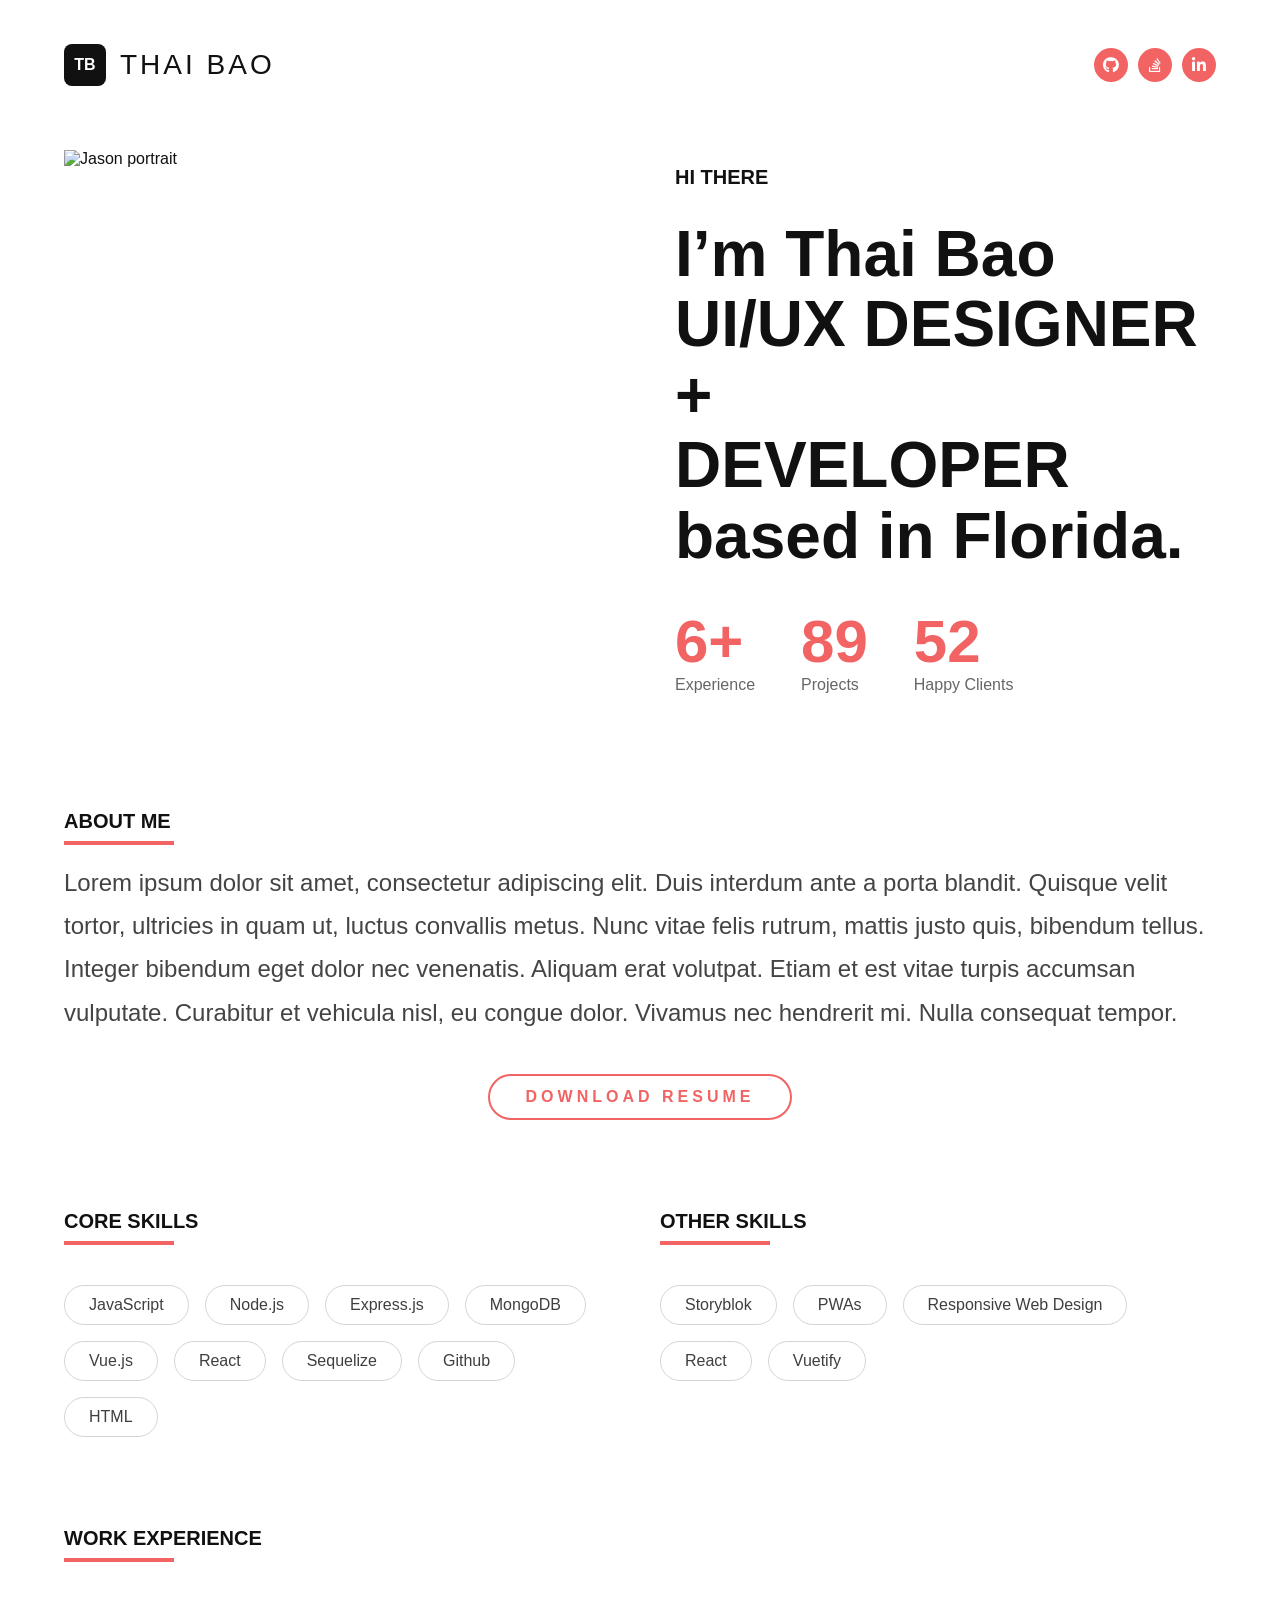
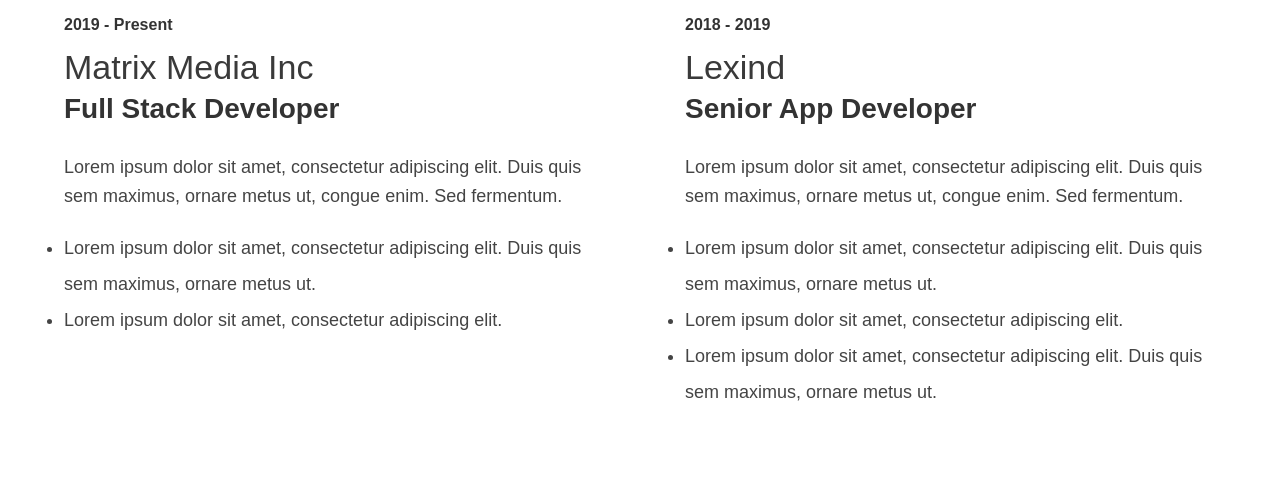
==== Buoi3/index.html @ e2120081 "feat: excercise day 3" ====
<!DOCTYPE html>
<html lang="en">
<head>
    <meta charset="UTF-8">
    <meta name="viewport" content="width=device-width, initial-scale=1.0">
    <title>Document</title>
    <link rel="stylesheet" href="https://cdnjs.cloudflare.com/ajax/libs/font-awesome/6.5.2/css/all.min.css">
    <link rel="stylesheet" href="style.css">
</head>
<body>

<header>
    <div class="container header-content">
        <a href="#" class="logo">
            <span class="logo-mark">TB</span>
            <span class="logo-text">THAI BAO</span>
        </a>
        <ul class="social">
            <li><a href="#"><i class="fa-brands fa-github"></i></a></li>
            <li><a href="#"><i class="fa-brands fa-stack-overflow"></i></a></li>
            <li><a href="#"><i class="fa-brands fa-linkedin-in"></i></a></li>
        </ul>
    </div>
</header>

<section class="introduction">
    <div class="container intro-grid">
        <div class="intro-image">
            <img src="https://scontent.fhan14-3.fna.fbcdn.net/v/t39.30808-6/494218175_2011111336080743_6758295310398712959_n.jpg?_nc_cat=111&ccb=1-7&_nc_sid=1d70fc&_nc_ohc=dzVXA7x0T_QQ7kNvwHwGSmd&_nc_oc=Adq6sj2iDDzu4RzsDhV-Pfom8Km2fy_lfKys-ifOPVwSAnz3pHi_5d9vA60PK2e3wNDOUhBWvT1j2jicFWr12iuE&_nc_zt=23&_nc_ht=scontent.fhan14-3.fna&_nc_gid=OzyqCQpTXCEJYcnJuy4vdA&_nc_ss=7b2a8&oh=00_Af54uGsDxreb9-VBhG00bR1u7r3ZpSwA_Sxzg8O3rMN32Q&oe=6A0123EF" alt="Jason portrait">
        </div>

        <div class="intro-content">
            <p style="font-size: 20px; margin-bottom: 30px; font-weight: 600;">HI THERE</p>
            <h1>I’m Thai Bao<br>UI/UX DESIGNER +<br>DEVELOPER based in Florida.</h1>

            <div class="stats">
                <div class="stat-item">
                    <strong>6+</strong>
                    <span>Experience</span>
                </div>
                <div class="stat-item">
                    <strong>89</strong>
                    <span>Projects</span>
                </div>
                <div class="stat-item">
                    <strong>52</strong>
                    <span>Happy Clients</span>
                </div>
            </div>
        </div>
    </div>
</section>

<section class="about">
    <div class="container">
        <h3 class="section-title">About Me</h3>
        <p class="about-text">
            Lorem ipsum dolor sit amet, consectetur adipiscing elit. Duis interdum ante a porta blandit. Quisque velit tortor,
            ultricies in quam ut, luctus convallis metus. Nunc vitae felis rutrum, mattis justo quis, bibendum tellus. Integer
            bibendum eget dolor nec venenatis. Aliquam erat volutpat. Etiam et est vitae turpis accumsan vulputate. Curabitur et
            vehicula nisl, eu congue dolor. Vivamus nec hendrerit mi. Nulla consequat tempor.
        </p>
        <a href="#" class="resume-btn">DOWNLOAD RESUME</a>
    </div>
</section>

<section class="skills">
    <div class="container skills-grid">
        <div>
            <h3 class="section-title">Core Skills</h3>
            <div class="skill-list">
                <span>JavaScript</span>
                <span>Node.js</span>
                <span>Express.js</span>
                <span>MongoDB</span>
                <span>Vue.js</span>
                <span>React</span>
                <span>Sequelize</span>
                <span>Github</span>
                <span>HTML</span>
            </div>
        </div>

        <div>
            <h3 class="section-title">Other Skills</h3>
            <div class="skill-list">
                <span>Storyblok</span>
                <span>PWAs</span>
                <span>Responsive Web Design</span>
                <span>React</span>
                <span>Vuetify</span>
            </div>
        </div>
    </div>
</section>

<section class="experience">
    <div class="container">
        <h3 class="section-title">Work Experience</h3>

        <div class="experience-grid">
            <article>
                <p class="job-time">2019 - Present</p>
                <h4 class="company-name">Matrix Media Inc</h4>
                <p class="job-role">Full Stack Developer</p>
                <p class="job-desc">
                    Lorem ipsum dolor sit amet, consectetur adipiscing elit. Duis quis sem
                    maximus, ornare metus ut, congue enim. Sed fermentum.
                </p>
                <ul class="job-list">
                    <li>Lorem ipsum dolor sit amet, consectetur adipiscing elit. Duis quis sem maximus, ornare metus ut.</li>
                    <li>Lorem ipsum dolor sit amet, consectetur adipiscing elit.</li>
                </ul>
            </article>

            <article>
                <p class="job-time">2018 - 2019</p>
                <h4 class="company-name">Lexind</h4>
                <p class="job-role">Senior App Developer</p>
                <p class="job-desc">
                    Lorem ipsum dolor sit amet, consectetur adipiscing elit. Duis quis sem
                    maximus, ornare metus ut, congue enim. Sed fermentum.
                </p>
                <ul class="job-list">
                    <li>Lorem ipsum dolor sit amet, consectetur adipiscing elit. Duis quis sem maximus, ornare metus ut.</li>
                    <li>Lorem ipsum dolor sit amet, consectetur adipiscing elit.</li>
                    <li>Lorem ipsum dolor sit amet, consectetur adipiscing elit. Duis quis sem maximus, ornare metus ut.</li>
                </ul>
            </article>
        </div>
    </div>
</section>

</body>
</html>
---- Buoi3/style.css ----
* {
    box-sizing: border-box;
    margin: 0;
    padding: 0;
}

body {
    font-family: "DM Sans", sans-serif;
    background: #fff;
    color: #111;
}

img {
    display: block;
    max-width: 100%;
}

.container {
    width: 90%;
    margin: 0 auto;
}

header {
    background: #fff;
}

.header-content {
    margin-top: 30px;
    height: 70px;
    display: flex;
    justify-content: space-between;
    align-items: center;
}

.logo {
    text-decoration: none;
    color: #111;
    display: flex;
    align-items: center;
    gap: 14px;
}

.logo-mark {
    width: 42px;
    height: 42px;
    background: #111;
    color: #fff;
    border-radius: 8px;
    display: flex;
    align-items: center;
    justify-content: center;
    font-weight: 700;
}

.logo-text {
    font-size: 28px;
    letter-spacing: 3px;
}

.social {
    list-style: none;
    display: flex;
    gap: 10px;
}

.social a {
    width: 34px;
    height: 34px;
    border-radius: 50%;
    background: #f26464;
    color: #fff;
    text-decoration: none;
    display: flex;
    align-items: center;
    justify-content: center;
}

.introduction {
    padding: 50px 0;
}

.intro-grid {
    display: flex;
    gap: 70px;
    align-items: center;
}

.intro-image {
    width: 50%;
}

.intro-content {
    width: 50%;
}

.intro-image img {
    height: 560px;
    object-fit: cover;
}

.intro-content h1 {
    font-size: 64px;
    line-height: 1.1;
    margin-bottom: 36px;
}

.stats {
    display: flex;
    gap: 46px;
}

.stat-item strong {
    display: block;
    color: #f26464;
    font-size: 60px;
}

.stat-item span {
    color: #666;
    font-size: 16px;
}

.section-title {
    font-size: 20px;
    text-transform: uppercase;
    margin-bottom: 16px;
    position: relative;
    display: inline-block;
}

.section-title::after {
    content: "";
    width: 110px;
    height: 4px;
    background: #f26464;
    display: block;
    margin-top: 8px;
}

.about {
    padding: 50px 0 70px;
}

.about-text {
    font-size: 24px;
    line-height: 1.8;
    color: #444;
    margin-bottom: 40px;
}

.resume-btn {
    display: block;
    width: fit-content;
    margin: 0 auto;
    padding: 12px 36px;
    border: 2px solid #f26464;
    border-radius: 1000px;
    text-decoration: none;
    color: #f26464;
    letter-spacing: 4px;
    font-size: 16px;
    font-weight: 700;
}

.skills {
    padding: 20px 0 60px;
}

.skills-grid {
    display: flex;
    gap: 40px;
}

.skills-grid > div {
    width: 50%;
}

.skill-list {
    margin-top: 24px;
    display: flex;
    flex-wrap: wrap;
    gap: 16px;
}

.skill-list span {
    border: 1px solid #d5d5d5;
    border-radius: 999px;
    padding: 10px 24px;
    font-size: 16px;
    color: #3f3f3f;
    background: #fff;
}

.experience {
    padding: 30px 0 80px;
}

.experience-grid {
    margin-top: 38px;
    display: flex;
    gap: 90px;
}

.experience-grid > article {
    width: 50%;
}

.job-time {
    font-size: 16px;
    font-weight: 700;
    color: #333;
    margin-bottom: 14px;
}

.company-name {
    font-size: 34px;
    font-weight: 500;
    color: #3a3a3a;
    margin-bottom: 6px;
}

.job-role {
    font-size: 28px;
    font-weight: 700;
    color: #333;
    margin-bottom: 28px;
}

.job-desc {
    font-size: 18px;
    line-height: 1.6;
    color: #444;
    margin-bottom: 20px;
}

.job-list li {
    font-size: 18px;
    line-height: 2;
    color: #444;
}
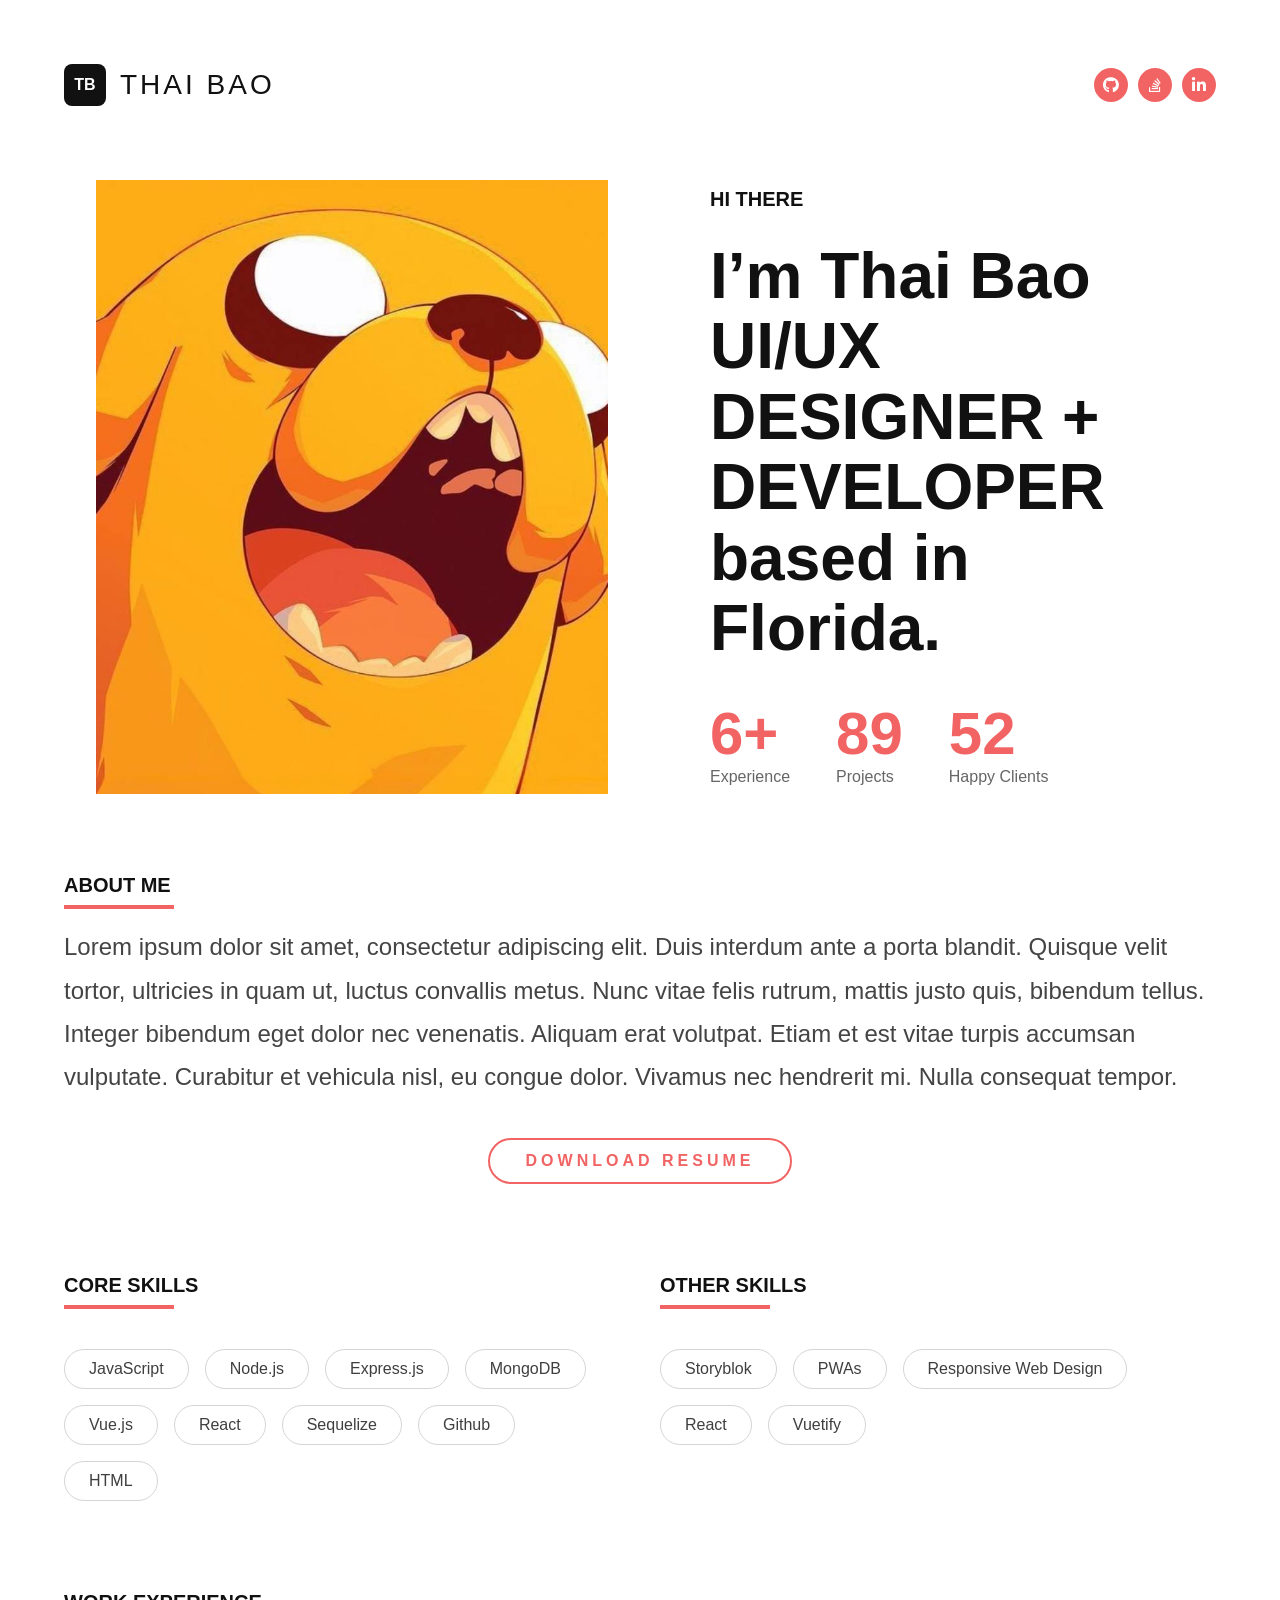
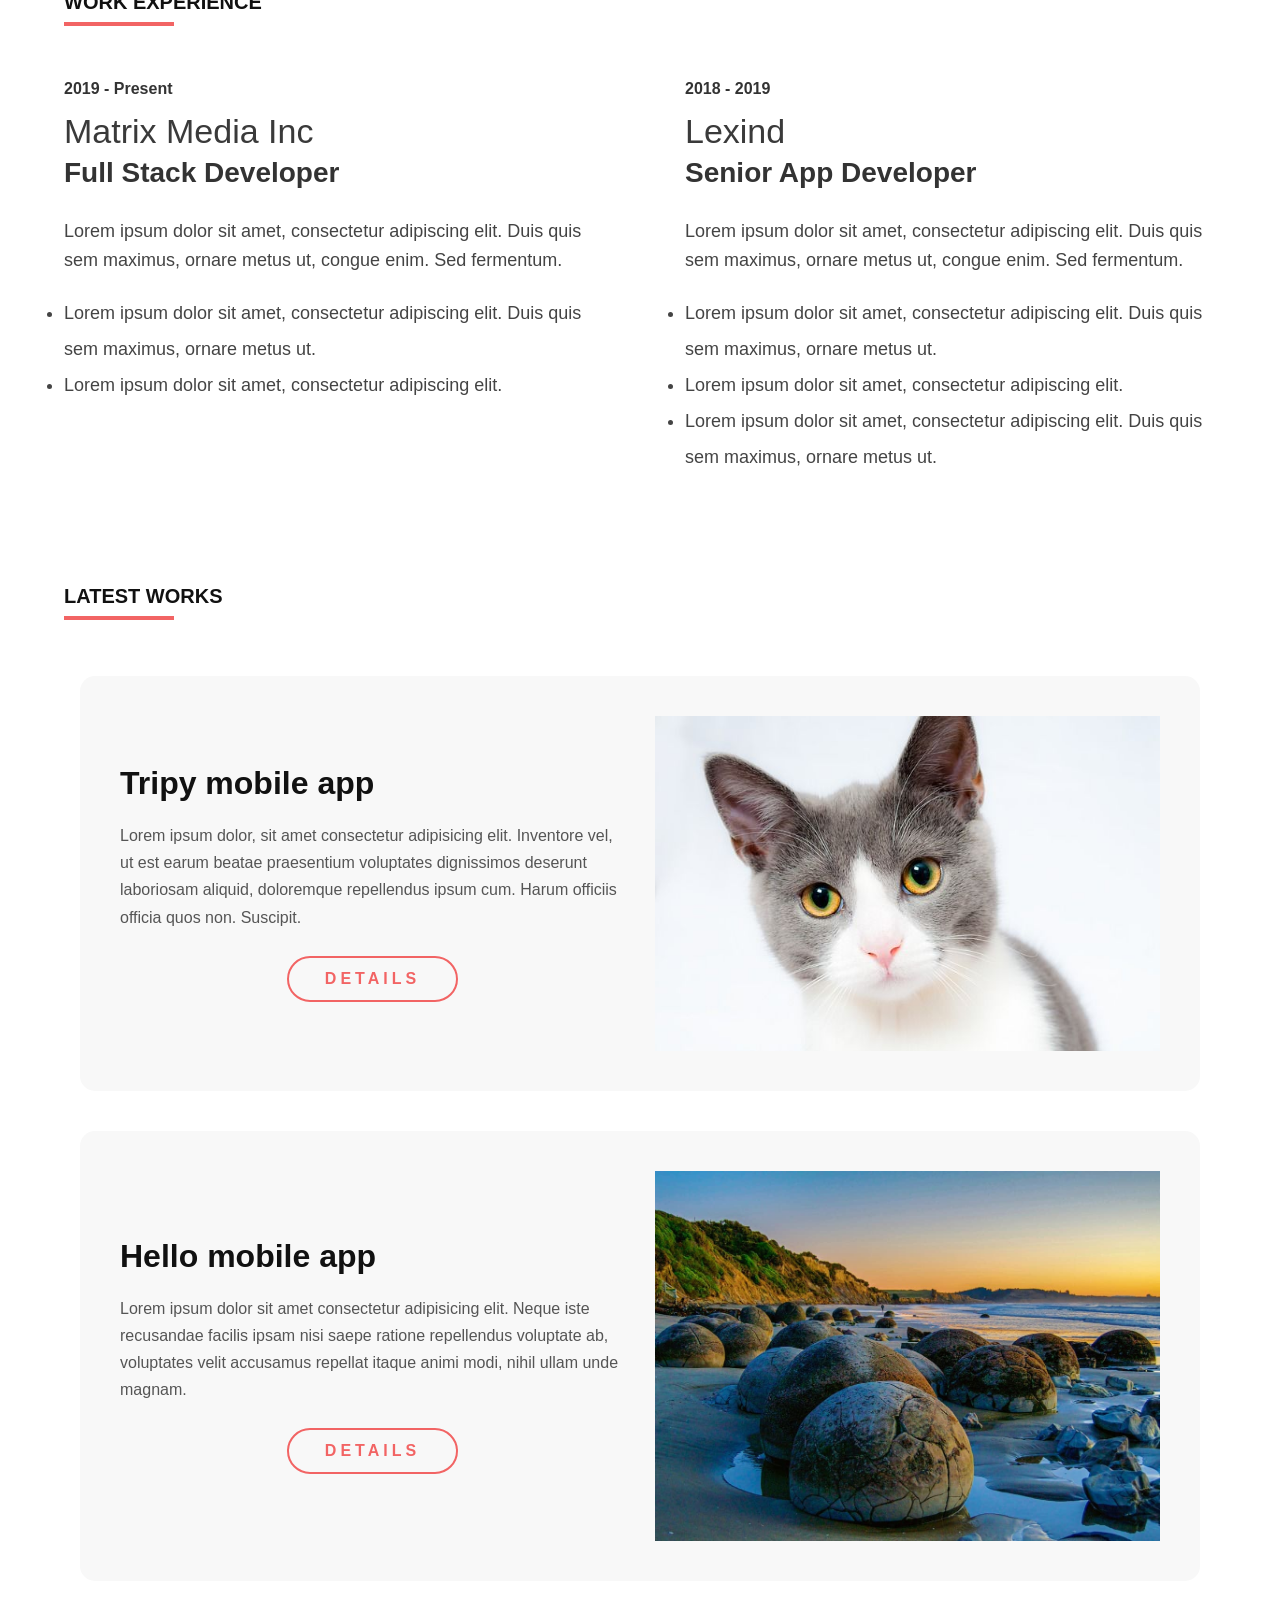
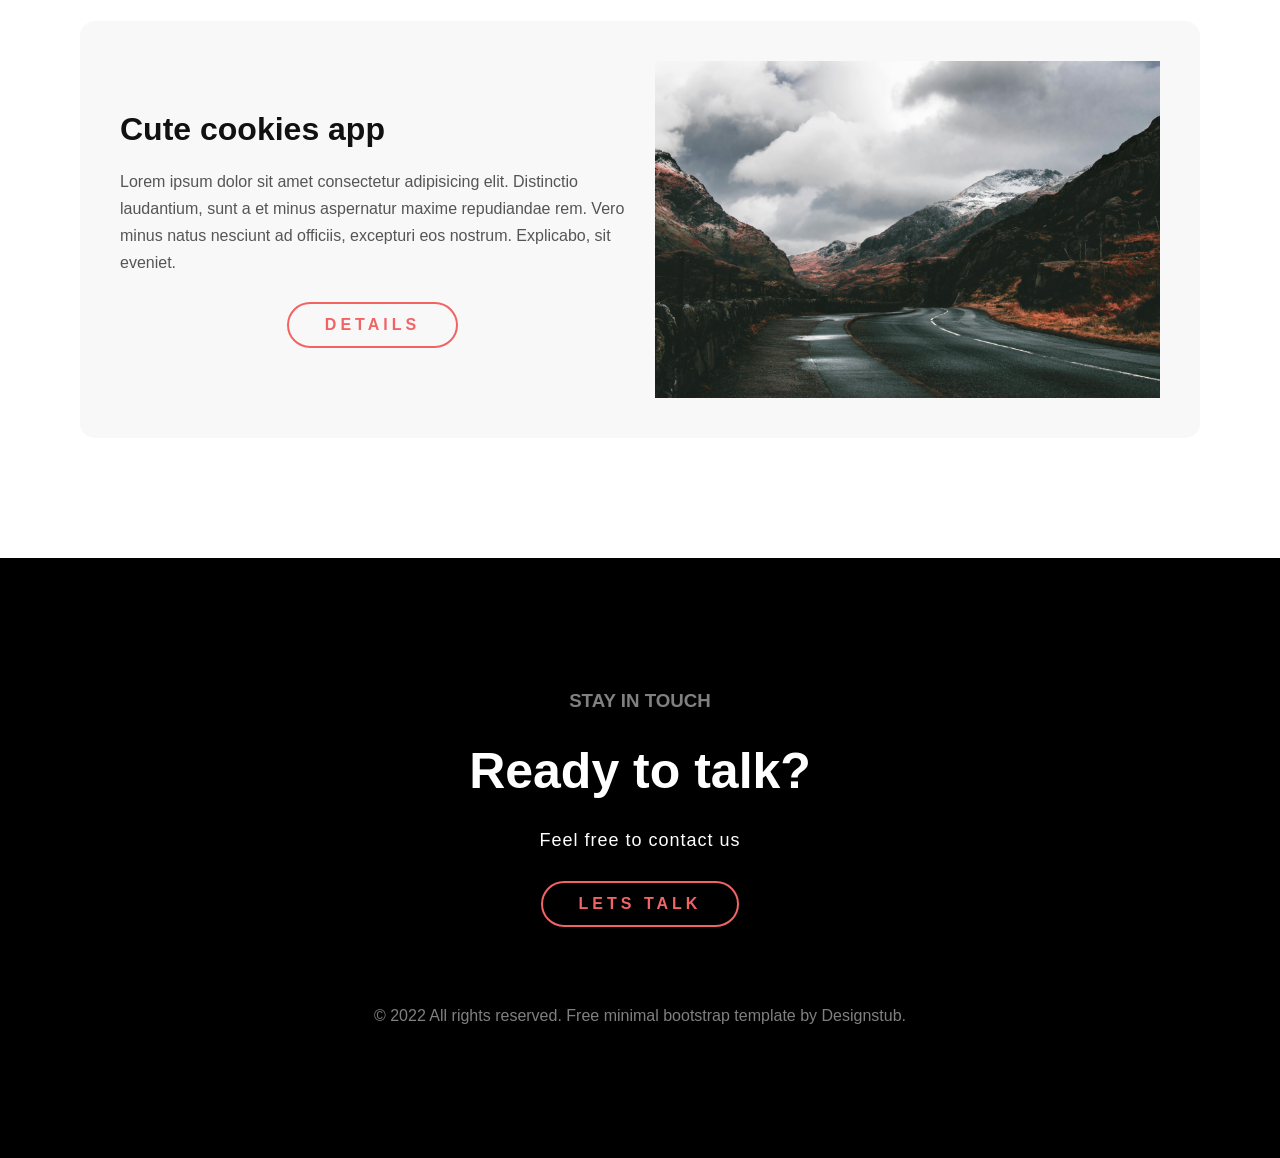
==== commit 96d9f0c1: "feat: excercise day 5" ====
--- a/Buoi3/index.html
+++ b/Buoi3/index.html
@@ -26,7 +26,7 @@
 <section class="introduction">
     <div class="container intro-grid">
         <div class="intro-image">
-            <img src="https://scontent.fhan14-3.fna.fbcdn.net/v/t39.30808-6/494218175_2011111336080743_6758295310398712959_n.jpg?_nc_cat=111&ccb=1-7&_nc_sid=1d70fc&_nc_ohc=dzVXA7x0T_QQ7kNvwHwGSmd&_nc_oc=Adq6sj2iDDzu4RzsDhV-Pfom8Km2fy_lfKys-ifOPVwSAnz3pHi_5d9vA60PK2e3wNDOUhBWvT1j2jicFWr12iuE&_nc_zt=23&_nc_ht=scontent.fhan14-3.fna&_nc_gid=OzyqCQpTXCEJYcnJuy4vdA&_nc_ss=7b2a8&oh=00_Af54uGsDxreb9-VBhG00bR1u7r3ZpSwA_Sxzg8O3rMN32Q&oe=6A0123EF" alt="Jason portrait">
+            <img src="avatar.jpg" alt="Jason portrait">
         </div>
 
         <div class="intro-content">
@@ -131,5 +131,64 @@
     </div>
 </section>
 
+<section class="work-section">
+    <div class="container">
+        <h3 class="section-title">latest works</h3>
+    </div>
+    <div class="work-card">
+        <div class="work-content">
+            <h3>Tripy mobile app</h3>
+            <p>
+                Lorem ipsum dolor, sit amet consectetur adipisicing elit. Inventore vel, ut est earum beatae praesentium voluptates dignissimos deserunt laboriosam aliquid, doloremque repellendus ipsum cum. Harum officiis officia quos non. Suscipit.
+            </p>
+            <a class="resume-btn" href="#">DETAILS</a>
+        </div>
+
+        <div class="work-image">
+            <img src="e84d13374f0772372eaa86614800bd58.jpg" alt="">
+        </div>
+    </div>
+    <div class="work-card">
+        <div class="work-content">
+            <h3>Hello mobile app</h3>
+            <p>
+                Lorem ipsum dolor sit amet consectetur adipisicing elit. Neque iste recusandae facilis ipsam nisi saepe ratione repellendus voluptate ab, voluptates velit accusamus repellat itaque animi modi, nihil ullam unde magnam.
+            </p>
+            <a class="resume-btn" href="#">DETAILS</a>
+        </div>
+        <div class="work-image">
+            <img src="HolySadie.jpg" alt="">
+        </div>
+    </div>
+    <div class="work-card">
+        <div class="work-content">
+            <h3>Cute cookies app</h3>
+            <p>
+                Lorem ipsum dolor sit amet consectetur adipisicing elit. Distinctio laudantium, sunt a et minus aspernatur maxime repudiandae rem. Vero minus natus nesciunt ad officiis, excepturi eos nostrum. Explicabo, sit eveniet.
+            </p>
+            <a class="resume-btn" href="#">DETAILS</a>
+        </div>
+        <div class="work-image">
+            <img src="TenderHera.jpeg" alt="">
+        </div>
+    </div>
+</section>
+
+<footer>
+    <h3 style="color: gray;">STAY IN TOUCH</h3>
+    <h1 style="font-size: 50px">Ready to talk?</h1>
+    <p style="letter-spacing: 1px; font-size: 18px;">Feel free to contact us</p>
+    <div class="resume-btn">LETS TALK</div>
+    <p style="color: gray; margin-top: 50px;">© 2022 All rights reserved. Free minimal bootstrap template by Designstub.</p>
+</footer>
+
+
+<script>
+    const header = document.querySelector("header");
+
+    window.addEventListener("scroll", () => {
+        header.classList.toggle("header-small", window.scrollY > 0);
+    });
+</script>
 </body>
 </html>
--- a/Buoi3/style.css
+++ b/Buoi3/style.css
@@ -22,14 +22,22 @@
 
 header {
     background: #fff;
+    position: fixed;
+    top: 0;
+    left: 0;
+    width: 100%;
+    margin: 0 auto;
+    padding: 50px 0;
+    transition: all 0.2s ease;
+    z-index: 10;
 }
 
 .header-content {
-    margin-top: 30px;
     height: 70px;
     display: flex;
     justify-content: space-between;
     align-items: center;
+    transition: all 0.2s ease;
 }
 
 .logo {
@@ -38,6 +46,7 @@
     display: flex;
     align-items: center;
     gap: 14px;
+    transition: all 0.2s ease;
 }
 
 .logo-mark {
@@ -55,6 +64,7 @@
 .logo-text {
     font-size: 28px;
     letter-spacing: 3px;
+    transition: all 0.2s ease;
 }
 
 .social {
@@ -73,10 +83,22 @@
     display: flex;
     align-items: center;
     justify-content: center;
+    transition: all 0.2s ease;
+}
+
+.social a:hover{
+    background: black;
+}
+
+.header-small {
+    height: 80px;
+    padding: 10px 0;
+    box-shadow: rgba(100, 100, 111, 0.2) 0px 7px 29px 0px;
 }
 
 .introduction {
-    padding: 50px 0;
+    padding: 180px 0 30px;
+    margin-top: 0;
 }
 
 .intro-grid {
@@ -87,6 +109,7 @@
 
 .intro-image {
     width: 50%;
+    flex-shrink: 0;
 }
 
 .intro-content {
@@ -94,8 +117,11 @@
 }
 
 .intro-image img {
-    height: 560px;
+    width: clamp(260px, 40vw, 560px);
+    height: clamp(320px, 48vw, 620px);
+    margin: 0 auto;
     object-fit: cover;
+    transition: transform 0.35s ease;
 }
 
 .intro-content h1 {
@@ -160,6 +186,12 @@
     letter-spacing: 4px;
     font-size: 16px;
     font-weight: 700;
+    transition: all 0.2s ease;
+}
+
+.resume-btn:hover{
+    background-color: #f26464;
+    color: white;
 }
 
 .skills {
@@ -237,4 +269,221 @@
     font-size: 18px;
     line-height: 2;
     color: #444;
-}+}
+
+.work-section{
+    padding: 30px 0 80px;
+}
+
+.work-card{
+    display: flex;
+    align-items: center;
+    justify-content: space-between;
+
+    background: rgb(248, 248, 248);
+    margin: 40px 80px;
+    padding: 40px;
+    border-radius: 15px;
+
+    gap: 30px;
+}
+
+.work-content{
+    flex: 1;
+}
+
+.work-content h3{
+    font-size: 32px;
+    margin-bottom: 20px;
+}
+
+.work-content p{
+    line-height: 1.7;
+    margin-bottom: 25px;
+    color: #555;
+}
+
+.work-content a:hover{
+    background: #f26464;
+    color: white;
+}
+
+.work-image{
+    flex: 1;
+}
+
+.work-image img{
+    width: 100%;
+    display: block;
+}
+
+footer{
+    height: 600px;
+    background-color: black;
+    display: flex;
+    flex-direction: column;
+    gap: 30px;
+    justify-content: center;
+    align-items: center;
+    color: white;
+}
+
+@media (max-width: 770px) {
+    .container {
+        width: 90%;
+    }
+
+    header {
+        height: 100px;
+        padding: 15px 0;
+    }
+
+    .header-content {
+        height: 50px;
+    }
+
+    .logo-mark {
+        width: 36px;
+        height: 36px;
+        font-size: 14px;
+    }
+
+    .logo-text {
+        opacity: 0;
+    }
+
+    .social a {
+        width: 28px;
+        height: 28px;
+        font-size: 12px;
+    }
+
+    .introduction {
+        padding: 130px 0 20px;
+    }
+
+    .intro-grid {
+        flex-direction: column;
+        gap: 30px;
+    }
+
+    .intro-image,
+    .intro-content {
+        width: 100%;
+    }
+
+    .intro-image img {
+        width: clamp(300px, 110vw, 700px);
+        height: clamp(300px, 110vw, 700px);
+    }
+
+    .intro-content h1 {
+        font-size: 32px;
+        margin-bottom: 20px;
+    }
+
+    .intro-content p {
+        font-size: 14px;
+    }
+
+    .stats {
+        gap: 20px;
+        margin-top: 20px;
+    }
+
+    .stat-item strong {
+        font-size: 36px;
+    }
+
+    .stat-item span {
+        font-size: 12px;
+    }
+
+    .about {
+        padding: 30px 0 50px;
+    }
+
+    .about-text {
+        font-size: 16px;
+        line-height: 1.6;
+    }
+
+    .section-title {
+        font-size: 16px;
+    }
+
+    .section-title::after {
+        width: 80px;
+        height: 3px;
+    }
+
+    .skills {
+        padding: 20px 0 40px;
+    }
+
+    .skills-grid {
+        flex-direction: column;
+        gap: 20px;
+    }
+
+    .skills-grid > div {
+        width: 100%;
+    }
+
+    .skill-list {
+        gap: 10px;
+    }
+
+    .skill-list span {
+        padding: 8px 16px;
+        font-size: 14px;
+    }
+
+    .experience {
+        padding: 20px 0 50px;
+    }
+
+    .experience-grid {
+        flex-direction: column;
+        gap: 30px;
+    }
+
+    .experience-grid > article {
+        width: 100%;
+    }
+
+    .company-name {
+        font-size: 24px;
+    }
+
+    .job-role {
+        font-size: 20px;
+    }
+
+    .job-desc,
+    .job-list li {
+        font-size: 14px;
+        line-height: 1.6;
+    }
+
+    .work-card {
+        flex-direction: column;
+        margin: 20px 0;
+        padding: 20px;
+        gap: 20px;
+    }
+
+    .work-content h3 {
+        font-size: 22px;
+    }
+
+    .work-content p {
+        font-size: 14px;
+    }
+
+    .resume-btn {
+        padding: 10px 24px;
+        font-size: 14px;
+        letter-spacing: 2px;
+    }
+}
